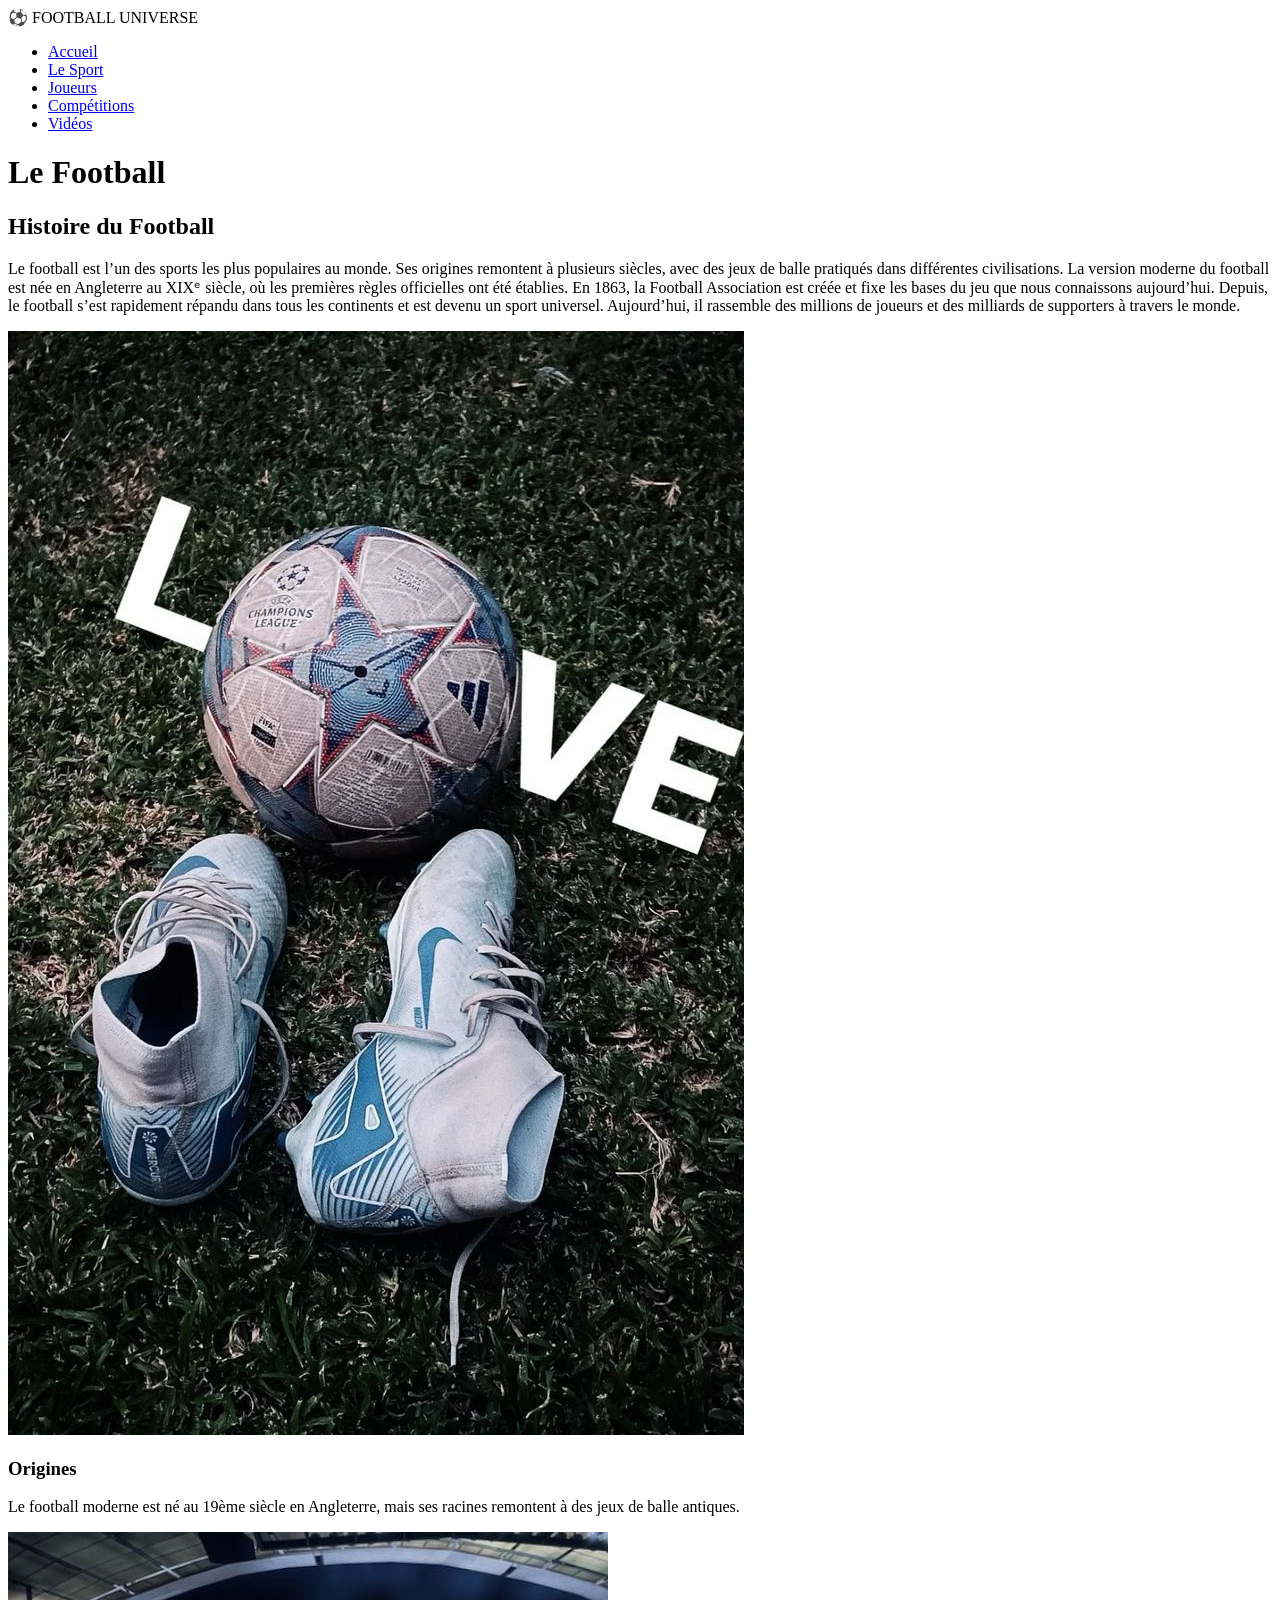
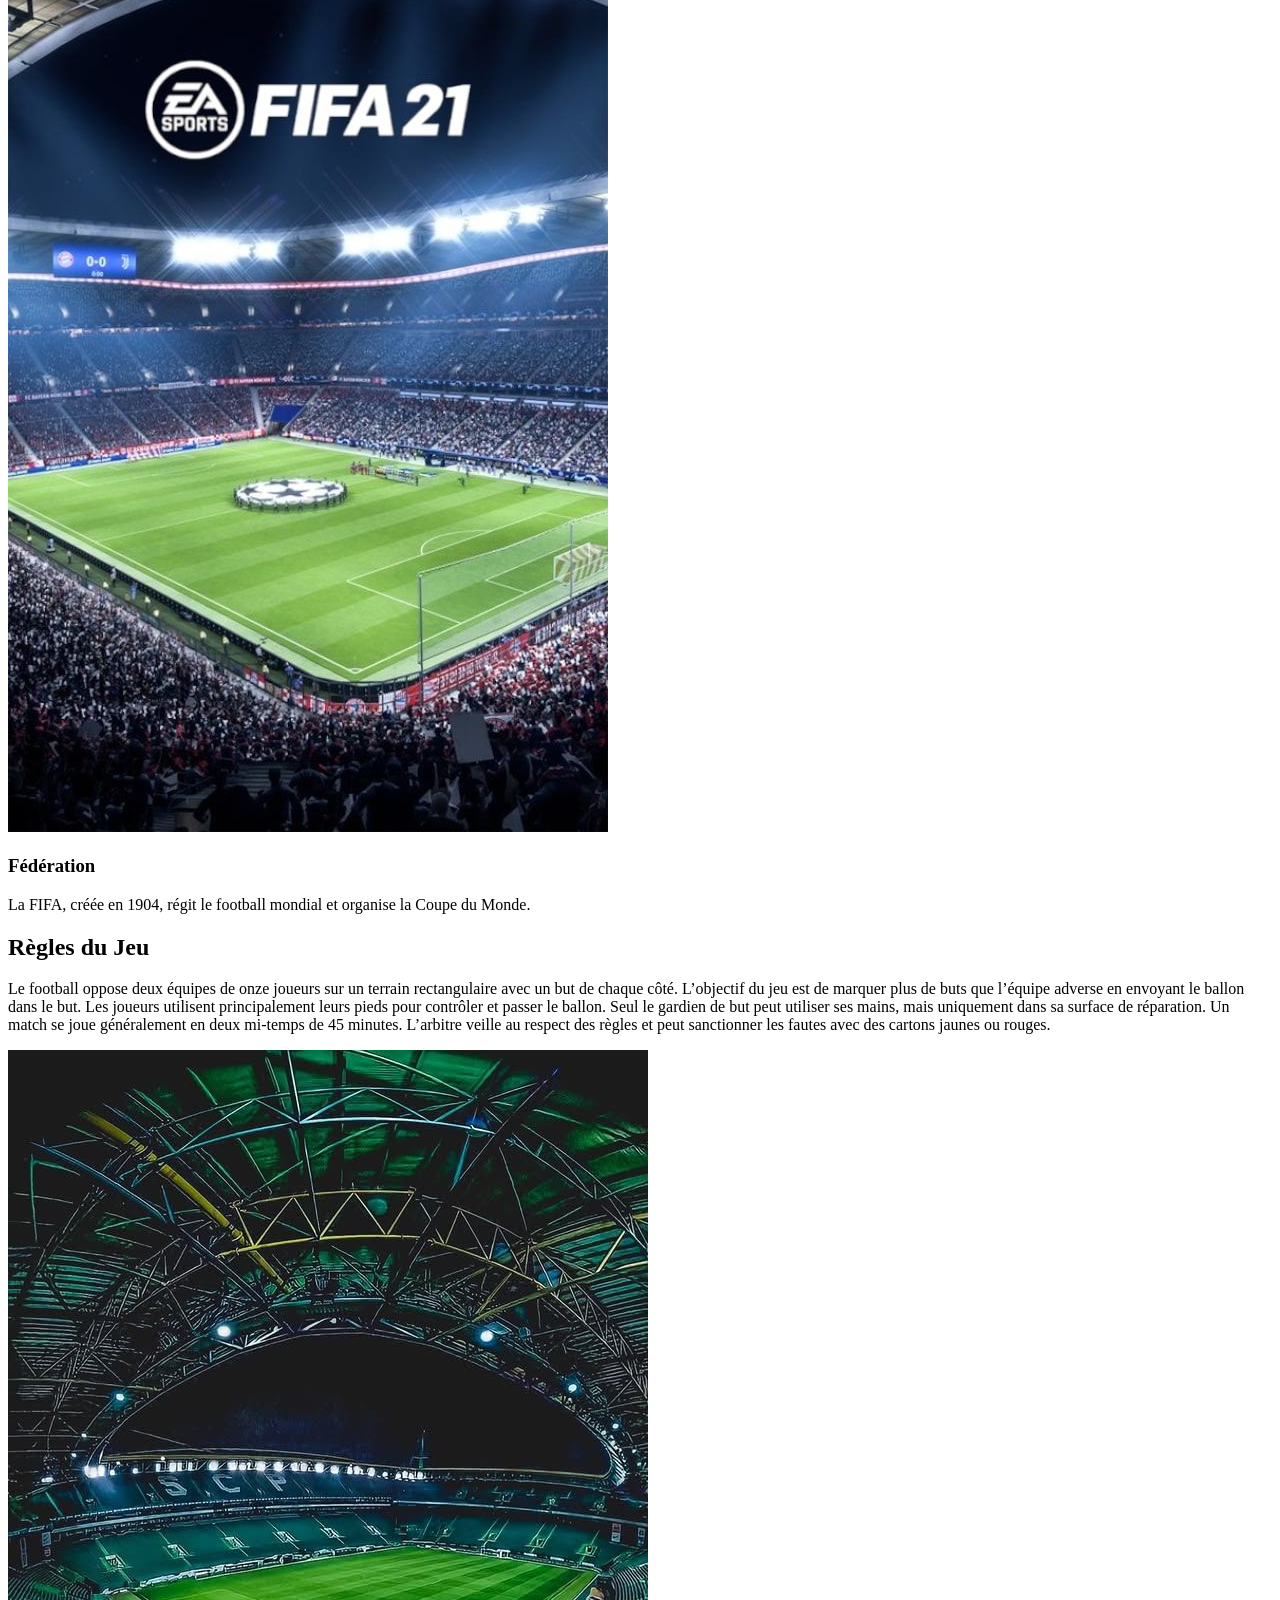
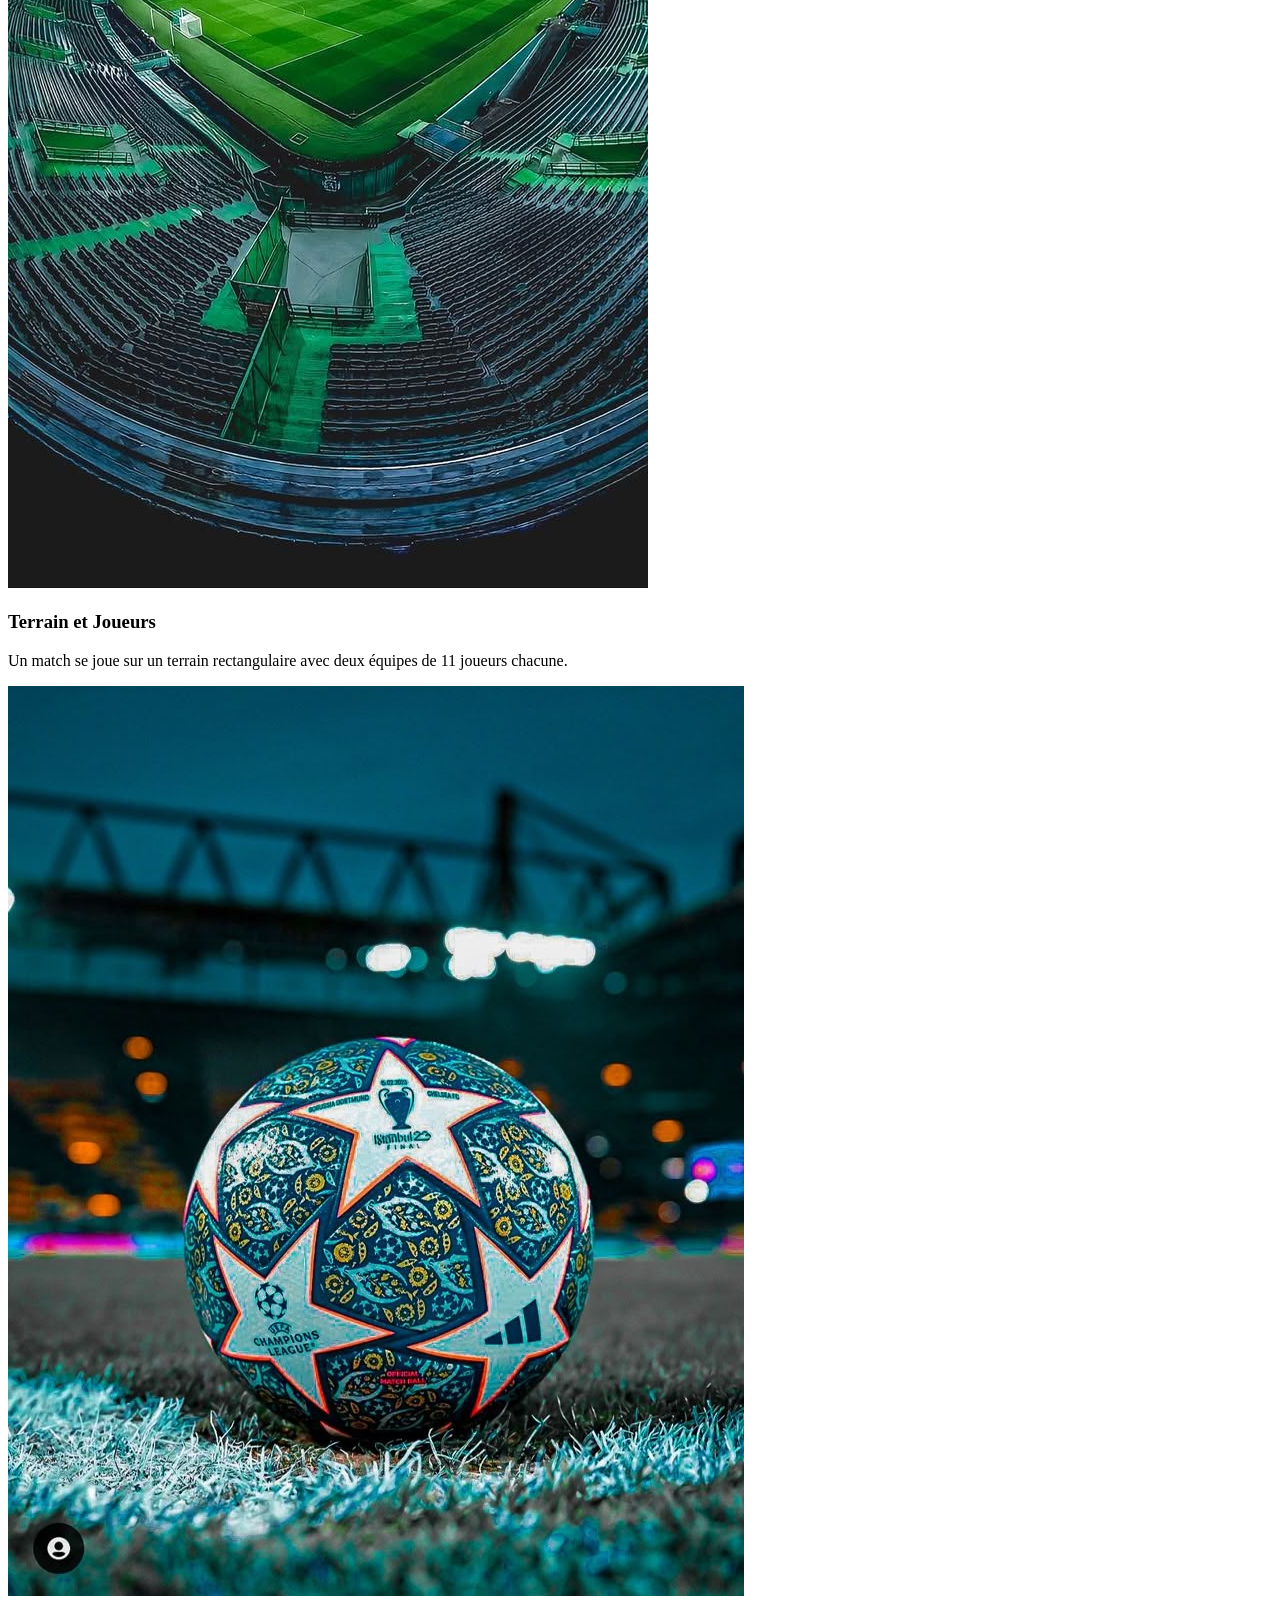
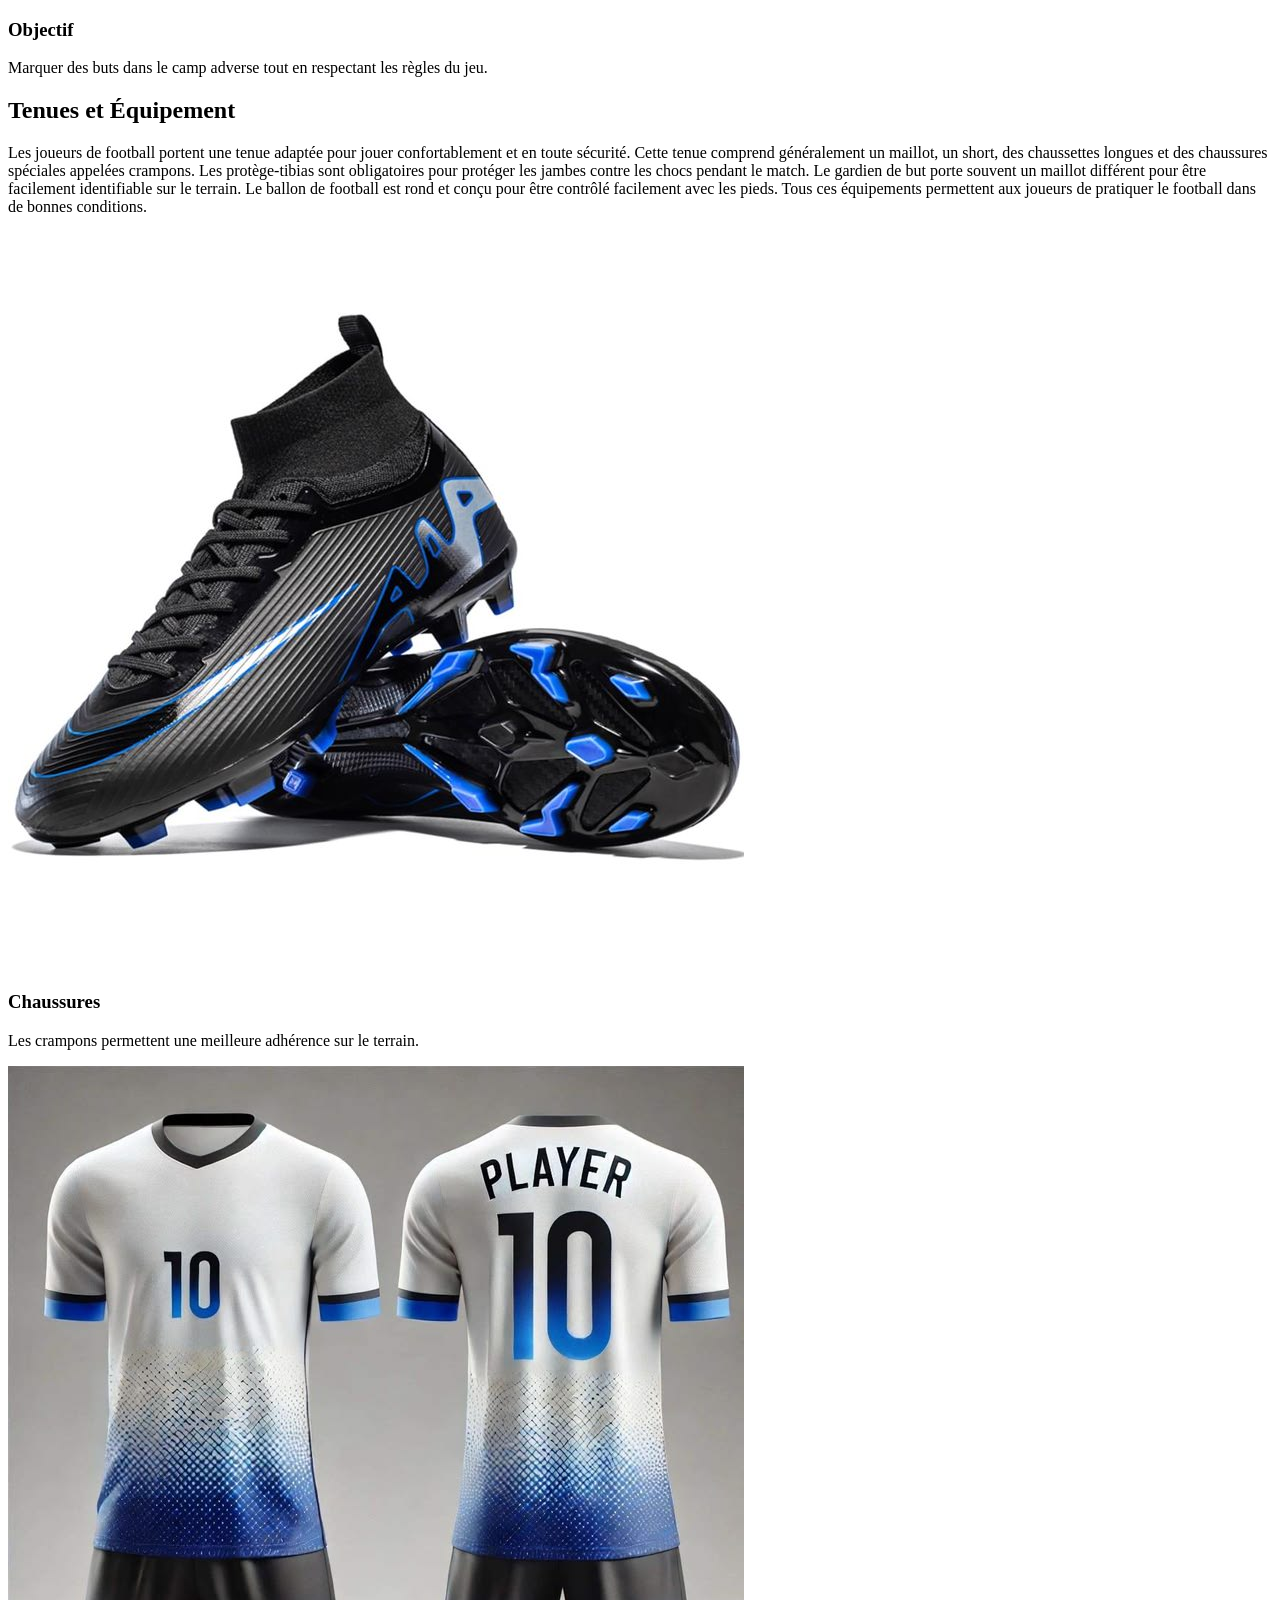
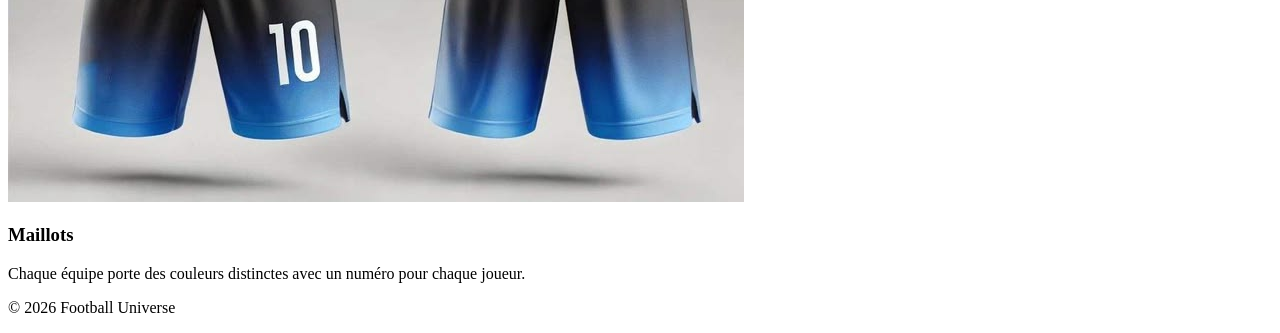
==== sport.html @ 0d22eafe "Add files via upload" ====
<!DOCTYPE html>
<html lang="fr">
<head>
<meta charset="UTF-8">
<meta name="viewport" content="width=device-width, initial-scale=1.0">
<title>Le Football</title>
<link rel="stylesheet" href="style.css">
</head>

<body class="sport-page">

<header>
<nav class="navbar">
<div class="logo">⚽ FOOTBALL UNIVERSE</div>
<ul class="nav-links">
<li><a href="index.html">Accueil</a></li>
<li><a href="sport.html"class="active">Le Sport</a></li>
<li><a href="celebrites.html">Joueurs</a></li>
<li><a href="competitions.html">Compétitions</a></li>
<li><a href="video.html">Vidéos</a></li>
</ul>
</nav>
</header>

<main class="sport-content">

<h1 class="page-title">Le Football</h1>

<section class="sport-section">
<h2>Histoire du Football</h2>
<p class="texte-histoire">
Le football est l’un des sports les plus populaires au monde. Ses origines remontent à plusieurs siècles, avec des jeux de balle pratiqués dans différentes civilisations. La version moderne du football est née en Angleterre au XIXᵉ siècle, où les premières règles officielles ont été établies. En 1863, la Football Association est créée et fixe les bases du jeu que nous connaissons aujourd’hui. Depuis, le football s’est rapidement répandu dans tous les continents et est devenu un sport universel. Aujourd’hui, il rassemble des millions de joueurs et des milliards de supporters à travers le monde.
</p>
<div class="cards">
<div class="card">
<img src="images/histoir.jpg" alt="Histoire du football">
<h3>Origines</h3>
<p>Le football moderne est né au 19ème siècle en Angleterre, mais ses racines remontent à des jeux de balle antiques.</p>
</div>
<div class="card">
<img src="images/FIFA 21.jpg" alt="FIFA">
<h3>Fédération</h3>
<p>La FIFA, créée en 1904, régit le football mondial et organise la Coupe du Monde.</p>
</div>
</div>
</section>

<section class="sport-section">
<h2>Règles du Jeu</h2>
<p class="texte-histoire">
Le football oppose deux équipes de onze joueurs sur un terrain rectangulaire avec un but de chaque côté. L’objectif du jeu est de marquer plus de buts que l’équipe adverse en envoyant le ballon dans le but. Les joueurs utilisent principalement leurs pieds pour contrôler et passer le ballon. Seul le gardien de but peut utiliser ses mains, mais uniquement dans sa surface de réparation. Un match se joue généralement en deux mi-temps de 45 minutes. L’arbitre veille au respect des règles et peut sanctionner les fautes avec des cartons jaunes ou rouges.
</p>
<div class="cards">
<div class="card">
<img src="images/terrain (2).jpg" alt="Terrain">
<h3>Terrain et Joueurs</h3>
<p>Un match se joue sur un terrain rectangulaire avec deux équipes de 11 joueurs chacune.</p>
</div>
<div class="card">
<img src="images/balon champions ligue⚽️⚜.jpg" alt="Ballon">
<h3>Objectif</h3>
<p>Marquer des buts dans le camp adverse tout en respectant les règles du jeu.</p>
</div>
</div>
</section>

<section class="sport-section">
<h2>Tenues et Équipement</h2>
<p class="texte-histoire">
Les joueurs de football portent une tenue adaptée pour jouer confortablement et en toute sécurité. Cette tenue comprend généralement un maillot, un short, des chaussettes longues et des chaussures spéciales appelées crampons. Les protège-tibias sont obligatoires pour protéger les jambes contre les chocs pendant le match. Le gardien de but porte souvent un maillot différent pour être facilement identifiable sur le terrain. Le ballon de football est rond et conçu pour être contrôlé facilement avec les pieds. Tous ces équipements permettent aux joueurs de pratiquer le football dans de bonnes conditions.
</p>
<div class="cards">
<div class="card">
<img src="images/crampons.jpg" alt="Chaussures">
<h3>Chaussures</h3>
<p>Les crampons permettent une meilleure adhérence sur le terrain.</p>
</div>
<div class="card">
<img src="images/Maillot.jpg" alt="Maillot">
<h3>Maillots</h3>
<p>Chaque équipe porte des couleurs distinctes avec un numéro pour chaque joueur.</p>
</div>
</div>
</section>

</main>
<footer>
<p>© 2026 Football Universe</p>
</footer>


</body>
</html>
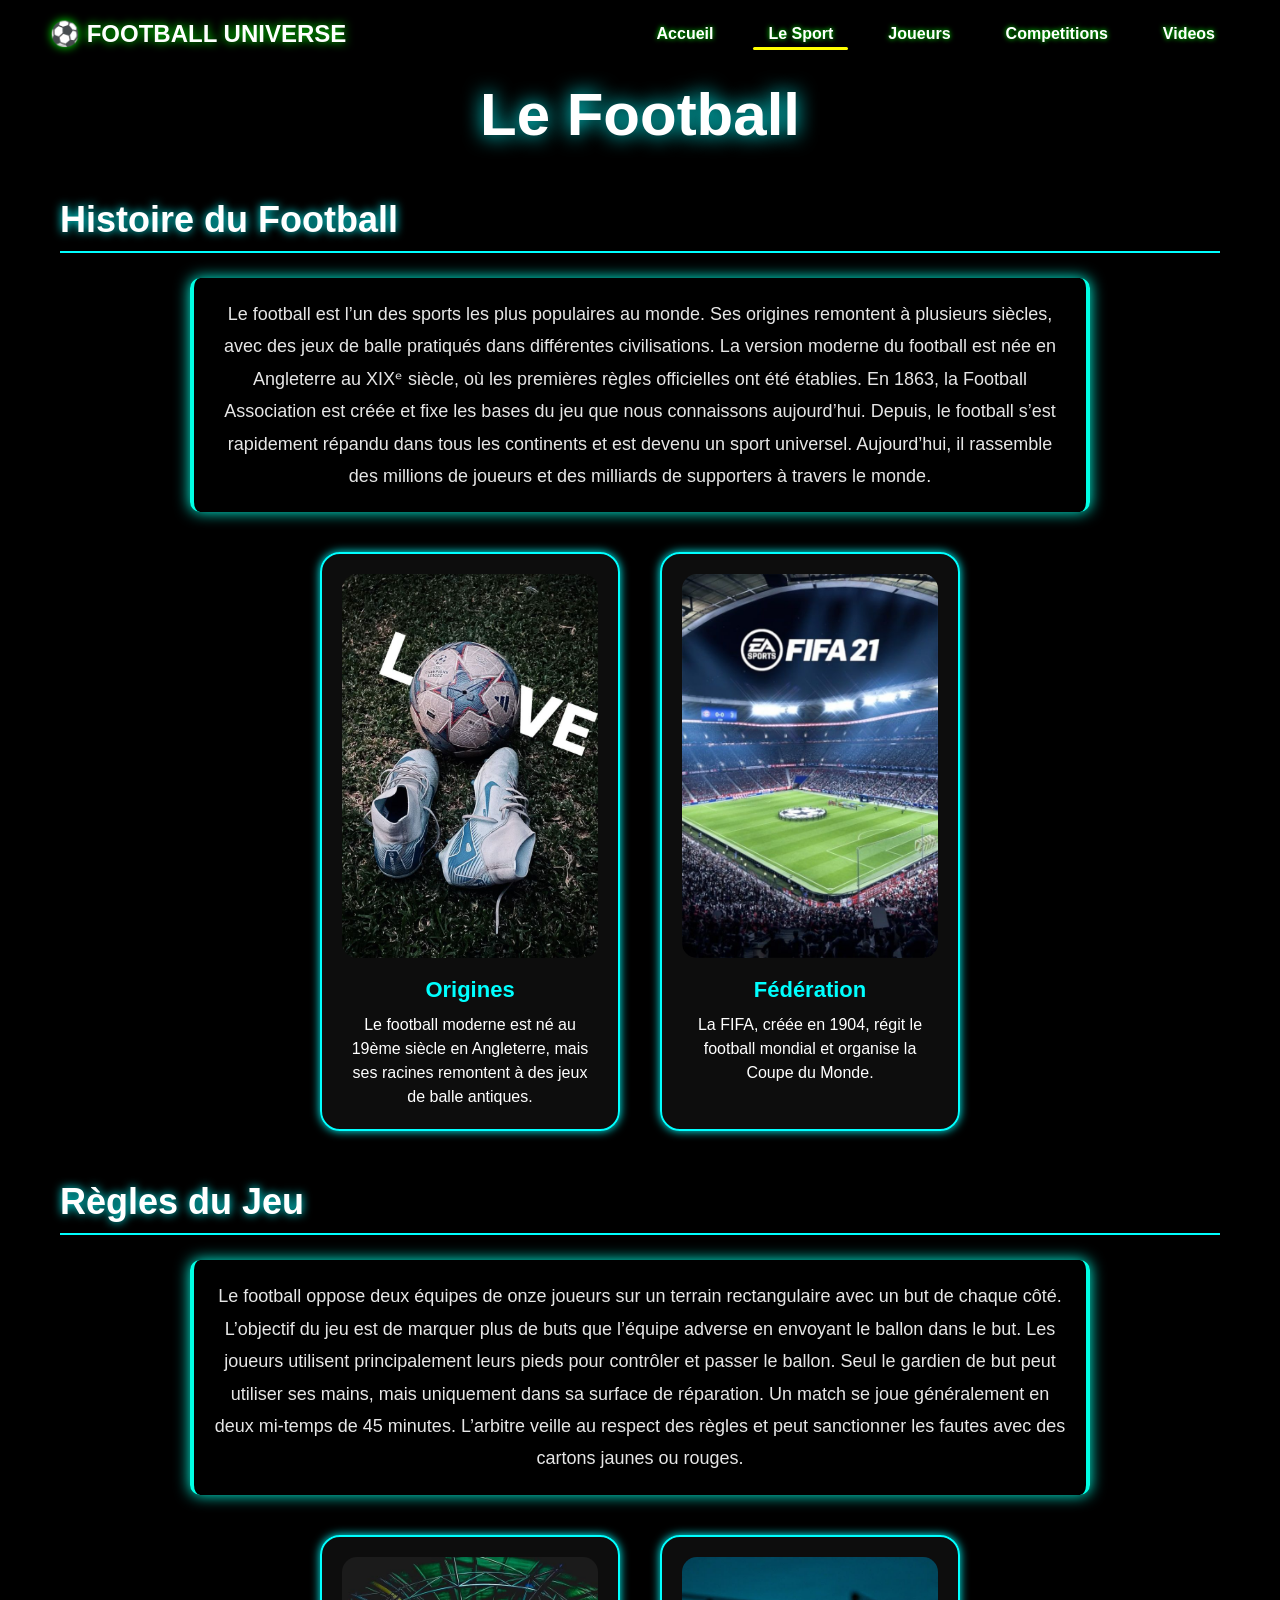
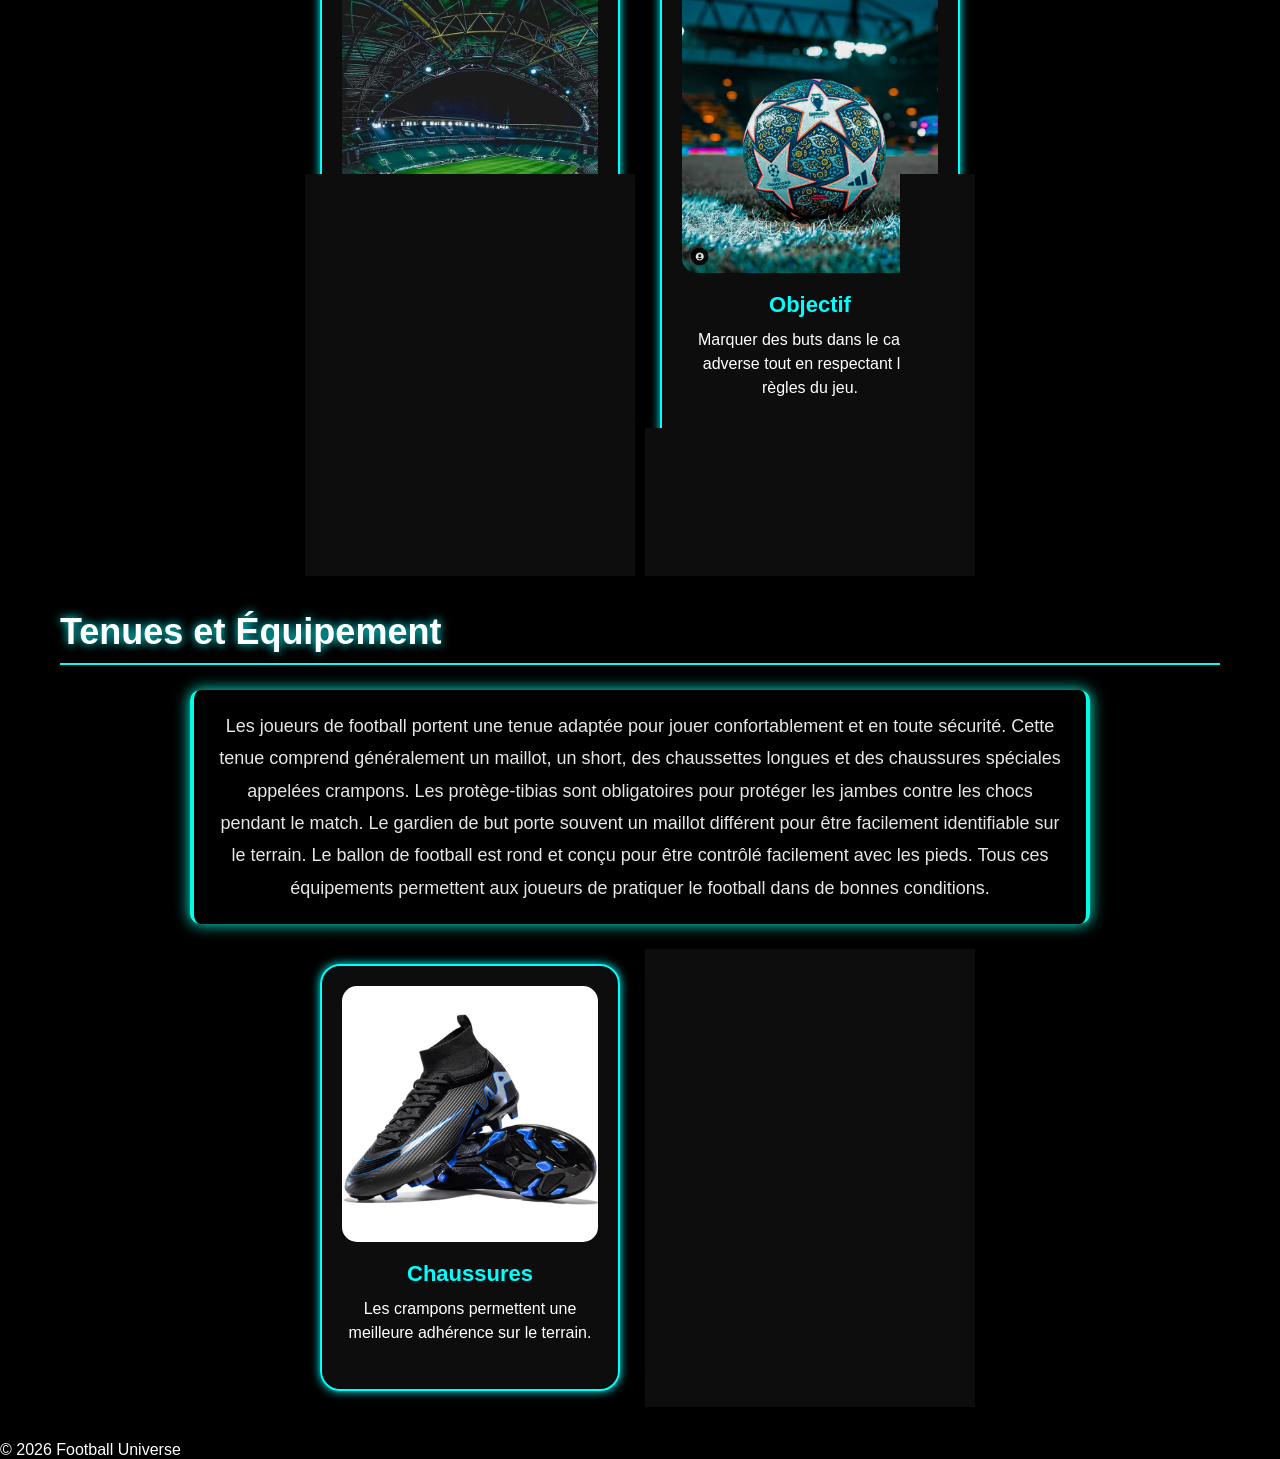
==== commit 0a2fd3f0: "Add files via upload" ====
--- a/sport.html
+++ b/sport.html
@@ -16,8 +16,8 @@
 <li><a href="index.html">Accueil</a></li>
 <li><a href="sport.html"class="active">Le Sport</a></li>
 <li><a href="celebrites.html">Joueurs</a></li>
-<li><a href="competitions.html">Compétitions</a></li>
-<li><a href="video.html">Vidéos</a></li>
+<li><a href="competitions.html">Competitions</a></li>
+<li><a href="video.html">Videos</a></li>
 </ul>
 </nav>
 </header>
--- a/style.css
+++ b/style.css
@@ -0,0 +1,639 @@
+*{
+margin:0;
+padding:0;
+box-sizing:border-box;
+font-family:'Arial', sans-serif;
+}
+
+/* BODY / BACKGROUND */
+.accueil{
+background-image:url("images/foot\ \(2\).jpg");
+background-size:cover;
+background-position:center;
+background-repeat:no-repeat;
+height:100vh;
+position:relative;
+}
+/* FILTRE SOMBRE */
+.overlay{
+position:absolute;
+top:0;
+left:0;
+width:100%;
+height:100%;
+background:rgba(0,0,0,0.6);
+z-index:1;
+}
+
+/* HEADER & NAV */
+header{
+position:fixed;
+top:0;
+width:100%;
+z-index:10;
+}
+
+.navbar{
+display:flex;
+justify-content:space-between;
+align-items:center;
+padding:20px 50px;
+background:black;
+
+}
+.videos-title {
+    margin-top: 100px; /* ajuste cette valeur selon le besoin */
+    text-align: center; /* si tu veux centrer le titre */
+    color: #00ff88; /* couleur lumineuse assortie au menu */
+    text-shadow:
+        0 0 5px #00ff88,
+        0 0 10px #00ff88,
+        0 0 20px #00ff88;
+}
+.navbar .logo{
+color:white;
+font-size:24px;
+font-weight:bold;
+text-shadow:0 0 10px lime;
+}
+
+.navbar .nav-links{
+list-style:none;
+display:flex;
+gap:25px;
+}
+
+.navbar .nav-links li a{
+color:white;
+text-decoration:none;
+font-weight:bold;
+padding:8px 15px;
+border-radius:8px;
+transition:0.3s;
+text-shadow:0 0 5px lime;
+}
+
+.navbar .nav-links li a:hover{
+background:lime;
+color:black;
+box-shadow:0 0 15px lime;
+transform:scale(1.1);
+}
+.nav-links a{
+  color:white;
+  text-decoration:none;
+  padding:10px 15px;
+  transition:0.3s;
+  position:relative;
+}
+
+.nav-links a:hover{
+  color:cyan;
+}
+
+/* LIEN ACTIF */
+.nav-links a.active{
+  color:yellow; /* texte différent */
+  font-weight:bold;
+}
+
+/* Ligne ou trait sous le lien actif */
+.nav-links a.active::after{
+  content:"";
+  position:absolute;
+  bottom:0;
+  left:0;
+  width:100%;
+  height:3px;
+  background:yellow;
+  border-radius:2px;
+}
+
+/* CONTENU PRINCIPAL */
+.hero{
+position:relative;
+height:100vh;
+display:flex;
+flex-direction:column;
+justify-content:center;
+align-items:center;
+text-align:center;
+color:white;
+z-index:2;
+padding:20px;
+}
+
+/* TITRE */
+.hero h1{
+font-size:60px;
+margin-bottom:20px;
+text-shadow:0 0 20px lime, 0 0 30px yellow;
+border-bottom:3px solid lime;
+padding-bottom:10px;
+animation: glow 2s infinite alternate;
+}
+
+/* TEXTE */
+.hero p{
+max-width:700px;
+font-size:20px;
+line-height:1.6;
+margin-bottom:40px;
+text-shadow:0 0 5px lime;
+}
+
+/* BOUTONS */
+.buttons a{
+text-decoration:none;
+color:white;
+border:2px solid lime;
+padding:12px 30px;
+margin:10px;
+border-radius:30px;
+font-size:18px;
+transition:0.3s;
+text-shadow:0 0 5px lime;
+}
+
+.buttons a:hover{
+background:lime;
+color:black;
+box-shadow:0 0 20px lime;
+transform:scale(1.1);
+}
+
+/* ANIMATION LUMINEUSE TITRE */
+@keyframes glow{
+from{
+text-shadow:0 0 10px lime, 0 0 20px yellow;
+}
+to{
+text-shadow:0 0 20px lime, 0 0 40px yellow;
+}
+}
+.sport-page{
+background-color:black;
+color:white;
+padding-top:80px; /* espace pour header */
+font-family:'Arial', sans-serif;
+}
+
+/* TITRE PAGE */
+.page-title{
+text-align:center;
+font-size:60px;
+margin-bottom:50px;
+text-shadow:0 0 20px cyan;
+}
+
+/* SECTIONS */
+.sport-section{
+margin:50px auto;
+max-width:1200px;
+padding:0 20px;
+}
+
+.sport-section h2{
+font-size:36px;
+margin-bottom:25px;
+border-bottom:2px solid cyan;
+padding-bottom:10px;
+text-shadow:0 0 10px cyan;
+}
+
+/* CARTES */
+.cards{
+display:flex;
+flex-wrap:wrap;
+justify-content:center;
+gap:40px;
+}
+
+.card{
+background:rgba(255,255,255,0.05);
+border:2px solid cyan;
+border-radius:20px;
+width:300px;
+padding:20px;
+text-align:center;
+transition:0.3s;
+box-shadow:0 0 10px cyan;
+}
+
+.card img{
+width:100%;
+border-radius:15px;
+margin-bottom:15px;
+}
+
+.card h3{
+margin-bottom:10px;
+font-size:22px;
+color:cyan;
+}
+
+.card p{
+font-size:16px;
+line-height:1.5;
+color:white;
+}
+
+/* EFFET HOVER */
+.card:hover{
+transform:scale(1.05);
+box-shadow:0 0 30px cyan;
+border-color:yellow;
+}
+.celeb-page{
+background-color:black;
+color:white;
+padding-top:80px; /* espace pour header */
+font-family:'Arial', sans-serif;
+}
+
+/* TITRE PAGE */
+.page-title{
+text-align:center;
+font-size:60px;
+margin-bottom:50px;
+text-shadow:0 0 20px cyan;
+animation: glow 2s infinite alternate;
+}
+
+/* GRILLE DE CARTES */
+.cards-grid{
+display:grid;
+grid-template-columns:repeat(3,1fr);
+gap:40px;
+max-width:1200px;
+margin:0 auto;
+padding:0 20px;
+}
+
+/* CARTES */
+.card{
+background:rgba(255,255,255,0.05);
+border:2px solid cyan;
+border-radius:20px;
+padding:20px;
+text-align:center;
+transition:0.3s;
+box-shadow:0 0 10px cyan;
+opacity:0;
+transform: translateY(50px);
+animation: fadeInUp 0.8s forwards;
+}
+
+.card:nth-child(1){animation-delay:0.1s;}
+.card:nth-child(2){animation-delay:0.2s;}
+.card:nth-child(3){animation-delay:0.3s;}
+.card:nth-child(4){animation-delay:0.4s;}
+.card:nth-child(5){animation-delay:0.5s;}
+.card:nth-child(6){animation-delay:0.6s;}
+.card:nth-child(7){animation-delay:0.7s;}
+.card:nth-child(8){animation-delay:0.8s;}
+.card:nth-child(9){animation-delay:0.9s;}
+
+.card img{
+width:100%;
+border-radius:15px;
+margin-bottom:15px;
+}
+
+.card h3{
+margin-bottom:10px;
+font-size:22px;
+color:cyan;
+}
+
+.card p{
+font-size:16px;
+line-height:1.5;
+color:white;
+}
+
+/* EFFET HOVER */
+.card:hover{
+transform:scale(1.05);
+box-shadow:0 0 30px cyan;
+border-color:yellow;
+}
+
+/* ANIMATION LUMINEUSE TITRE */
+@keyframes glow{
+from{text-shadow:0 0 10px cyan, 0 0 20px yellow;}
+to{text-shadow:0 0 20px cyan, 0 0 40px yellow;}
+}
+
+/* ANIMATION APPARITION CARTES */
+@keyframes fadeInUp{
+to{
+opacity:1;
+transform: translateY(0);
+}
+}
+.competition-page{
+  background-color:black;
+  color:white;
+  padding-top:80px;
+  font-family:'Arial', sans-serif;
+  min-height:100vh;
+}
+
+/* TITRE */
+.page-title{
+  text-align:center;
+  font-size:60px;
+  margin-bottom:50px;
+  text-shadow:0 0 20px cyan;
+  animation: glow 2s infinite alternate;
+}
+
+/* GRILLE 3x2 */
+.comp-grid{
+  display:flex;
+  flex-wrap:wrap;
+  justify-content:center;
+  gap:40px;
+  max-width:1200px;
+  margin:0 auto;
+}
+
+/* FLIP CARD */
+.flip-card{
+  background-color: transparent;
+  width:350px;
+  height:300px;
+  perspective: 1000px;
+}
+
+.flip-card-inner{
+  position: relative;
+  width: 100%;
+  height: 100%;
+  text-align: center;
+  transition: transform 0.6s;
+  transform-style: preserve-3d;
+}
+
+.flip-card:hover .flip-card-inner{
+  transform: rotateY(180deg);
+}
+
+/* FACE AVANT */
+.flip-card-front, .flip-card-back{
+  position:absolute;
+  width:100%;
+  height:100%;
+  backface-visibility:hidden;
+  border-radius:20px;
+  border:2px solid cyan;
+  box-shadow:0 0 10px cyan;
+  display:flex;
+  flex-direction:column;
+  justify-content:center;
+  align-items:center;
+  padding:20px;
+}
+
+/* FRONT */
+.flip-card-front{
+  background:rgba(255,255,255,0.05);
+}
+
+/* BACK */
+.flip-card-back{
+  background:rgba(0,0,0,0.9);
+  transform:rotateY(180deg);
+}
+
+.flip-card-back img{
+  width:70%;
+  border-radius:15px;
+}
+
+/* TITRE DES CARTES */
+.flip-card-front h3, .flip-card-back h3{
+  color:cyan;
+  margin-bottom:10px;
+}
+
+/* TEXTE */
+.flip-card-front p{
+  color:white;
+  font-size:16px;
+  line-height:1.5;
+}
+
+/* HOVER EFFECT */
+.flip-card:hover{
+  box-shadow:0 0 30px cyan;
+  border-color:yellow;
+}
+
+/* ANIMATION TITRE PAGE */
+@keyframes glow{
+  from{text-shadow:0 0 10px cyan, 0 0 20px yellow;}
+  to{text-shadow:0 0 20px cyan, 0 0 40px yellow;}
+}
+
+/* RESPONSIVE */
+@media(max-width:1100px){
+  .flip-card{width:45%; margin-bottom:30px;}
+}
+@media(max-width:700px){
+  .flip-card{width:100%;}
+}
+.video-page{
+background-color:#111;
+color:white;
+padding-top:80px;
+font-family:'Arial', sans-serif;
+}
+
+/* TITRE */
+.page-title{
+text-align:center;
+font-size:60px;
+margin-bottom:50px;
+text-shadow:0 0 20px cyan;
+animation: glow 2s infinite alternate;
+}
+
+/* GRILLE VIDEO */
+.video-grid{
+display:grid;
+grid-template-columns:repeat(2,1fr);
+gap:40px;
+max-width:1200px;
+margin:0 auto;
+padding:0 20px;
+}
+
+/* VIDEO CARD */
+.video-card{
+position:relative;
+background:rgba(255,255,255,0.05);
+border:2px solid cyan;
+border-radius:20px;
+overflow:hidden;
+cursor:pointer;
+text-align:center;
+transition:0.3s;
+box-shadow:0 0 10px cyan;
+height: 350px;
+}
+
+.video-card video{
+width:100%;
+border-radius:20px 20px 0 0;
+display:block;
+}
+
+.video-card h3{
+padding:10px 0;
+font-size:22px;
+color:cyan;
+text-shadow:0 0 5px cyan;
+}
+
+/* OVERLAY */
+.video-overlay{
+position:absolute;
+top:0;
+left:0;
+width:100%;
+height:100%;
+display:flex;
+justify-content:center;
+align-items:center;
+color:white;
+font-size:20px;
+font-weight:bold;
+background:rgba(0,0,0,0.4);
+opacity:1;
+transition:0.3s;
+}
+
+.video-card:hover .video-overlay{
+opacity:0;
+}
+
+/* HOVER EFFECT */
+.video-card:hover{
+transform:scale(1.05);
+box-shadow:0 0 30px cyan;
+border-color:yellow;
+}
+
+/* ANIMATION TITRE */
+@keyframes glow{
+from{text-shadow:0 0 10px cyan, 0 0 20px yellow;}
+to{text-shadow:0 0 20px cyan, 0 0 40px yellow;}
+}
+.active{
+    color: green;
+}
+.videos h2{
+text-align:center;
+font-size:50px;
+margin-top:30px;
+color:#8cff8c;
+text-shadow:0 0 20px #00ff88;
+}
+
+/* GRILLE DES VIDEOS */
+.video-grid{
+display:flex;
+flex-wrap:wrap;
+justify-content:center;
+gap:40px;
+margin-top:50px;
+}
+
+/* CARTE VIDEO */
+.video-card{
+position:relative;
+width:420px;
+height:300px;
+border-radius:20px;
+overflow:hidden;
+border:2px solid #00ffe5;
+box-shadow:0 0 20px #00ffe5;
+cursor:pointer;
+transition:0.4s;
+}
+
+/* VIDEO DERRIERE */
+.video-card video{
+position:absolute;
+width:100%;
+height:100%;
+object-fit:cover;
+opacity:0;
+transform:scale(1);
+transition:0.5s;
+}
+
+/* TEXTE DEVANT */
+.video-title{
+position:absolute;
+width:100%;
+height:100%;
+display:flex;
+flex-direction:column;
+justify-content:center;
+align-items:center;
+color:white;
+font-size:20px;
+z-index:2;
+text-align:center;
+}
+
+/* TITRE VIDEO */
+.video-title h3{
+color:#00ffe5;
+margin-top:10px;
+font-size:24px;
+}
+
+/* EFFET SURVOL */
+.video-card:hover video{
+opacity:1;
+transform:scale(1.1);
+}
+
+/* CARTE QUI S'ILLUMINE */
+.video-card:hover{
+box-shadow:
+0 0 20px #00ffe5,
+0 0 40px #00ffe5,
+0 0 60px #00ffe5;
+transform:scale(1.05);
+}
+
+/* TEXTE QUI DISPARAIT */
+.video-card:hover .video-title{
+opacity:0;
+transition:0.4s;
+}
+.texte-histoire{
+max-width:900px;
+margin:20px auto 40px auto;
+font-size:18px;
+line-height:1.8;
+text-align:center;
+color:#e6e6e6;
+padding:20px;
+border-left:4px solid #00ffe5;
+border-right:4px solid #00ffe5;
+border-radius:10px;
+box-shadow:0 0 15px #00ffe5;
+background:rgba(0,0,0,0.3);
+}
+.para{
+    color: #00ffe5;
+    text-align: center;
+    font-size: medium;
+    font-family: 'Lucida Sans', 'Lucida Sans Regular', 'Lucida Grande', 'Lucida Sans Unicode', Geneva, Verdana, sans-serif;
+}
